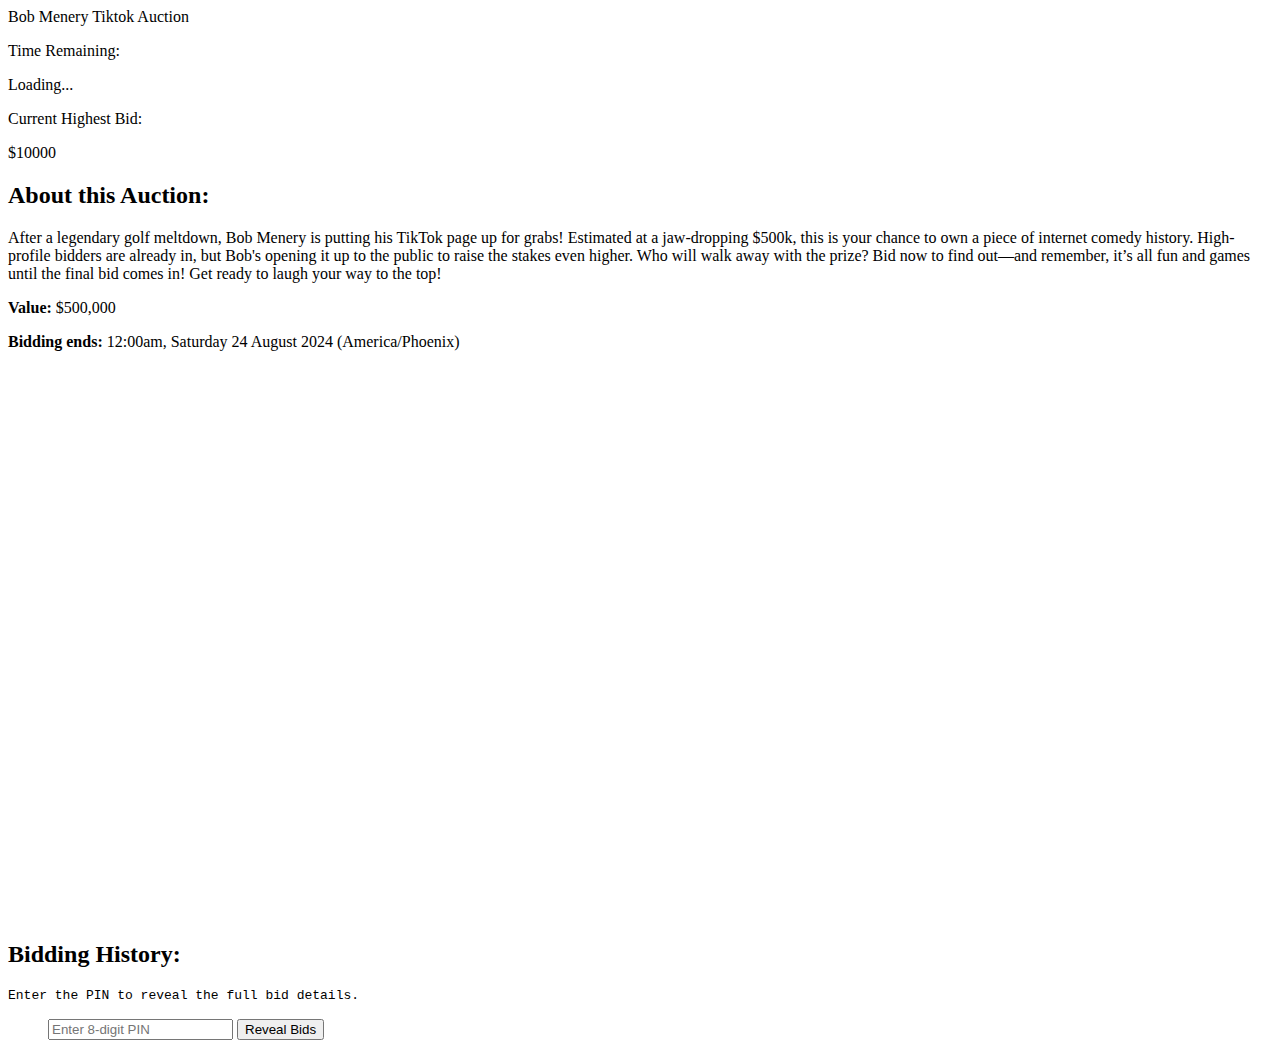
==== index.html @ 26c224c4 "Create index.html" ====
<!DOCTYPE html>
<html lang="en">
<head>
    <meta charset="UTF-8">
    <meta name="viewport" content="width=device-width, initial-scale=1.0">
    <title>Bob Menery Tiktok Auction</title>
    <link rel="stylesheet" href="styles.css">
</head>
<body>
    <header>
        Bob Menery Tiktok Auction
    </header>

    <div class="auction-info">
        <div>
            <p>Time Remaining:</p>
            <span id="countdown">Loading...</span>
        </div>
        <div>
            <p>Current Highest Bid:</p>
            <span>$<span id="current-bid">10000</span></span>
        </div>
    </div>

    <div class="auction-description">
        <h2>About this Auction:</h2>
        <p>
            After a legendary golf meltdown, Bob Menery is putting his TikTok page up for grabs! 
            Estimated at a jaw-dropping $500k, this is your chance to own a piece of internet comedy history. 
            High-profile bidders are already in, but Bob's opening it up to the public to raise the stakes even higher. 
            Who will walk away with the prize? Bid now to find out—and remember, it’s all fun and games until the final bid comes in! 
            Get ready to laugh your way to the top!
        </p>
        <p><strong>Value:</strong> $500,000</p>
        <p><strong>Bidding ends:</strong> 12:00am, Saturday 24 August 2024 (America/Phoenix)</p>
    </div>

    <iframe id="bid-frame" src="https://bcraig158.github.io/AuctionWidget/iframe-content.html" style="width: 100%; height: 550px; border: none; margin-top: 0;"></iframe>

    <div class="bidding-history">
        <h2>Bidding History:</h2>
        <pre id="bids-text">Enter the PIN to reveal the full bid details.</pre>
        <blockquote>
            <input type="password" id="admin-pin" placeholder="Enter 8-digit PIN" maxlength="8">
            <button onclick="revealData()">Reveal Bids</button>
        </blockquote>
    </div>

    <script src="scripts.js"></script>
</body>
</html>
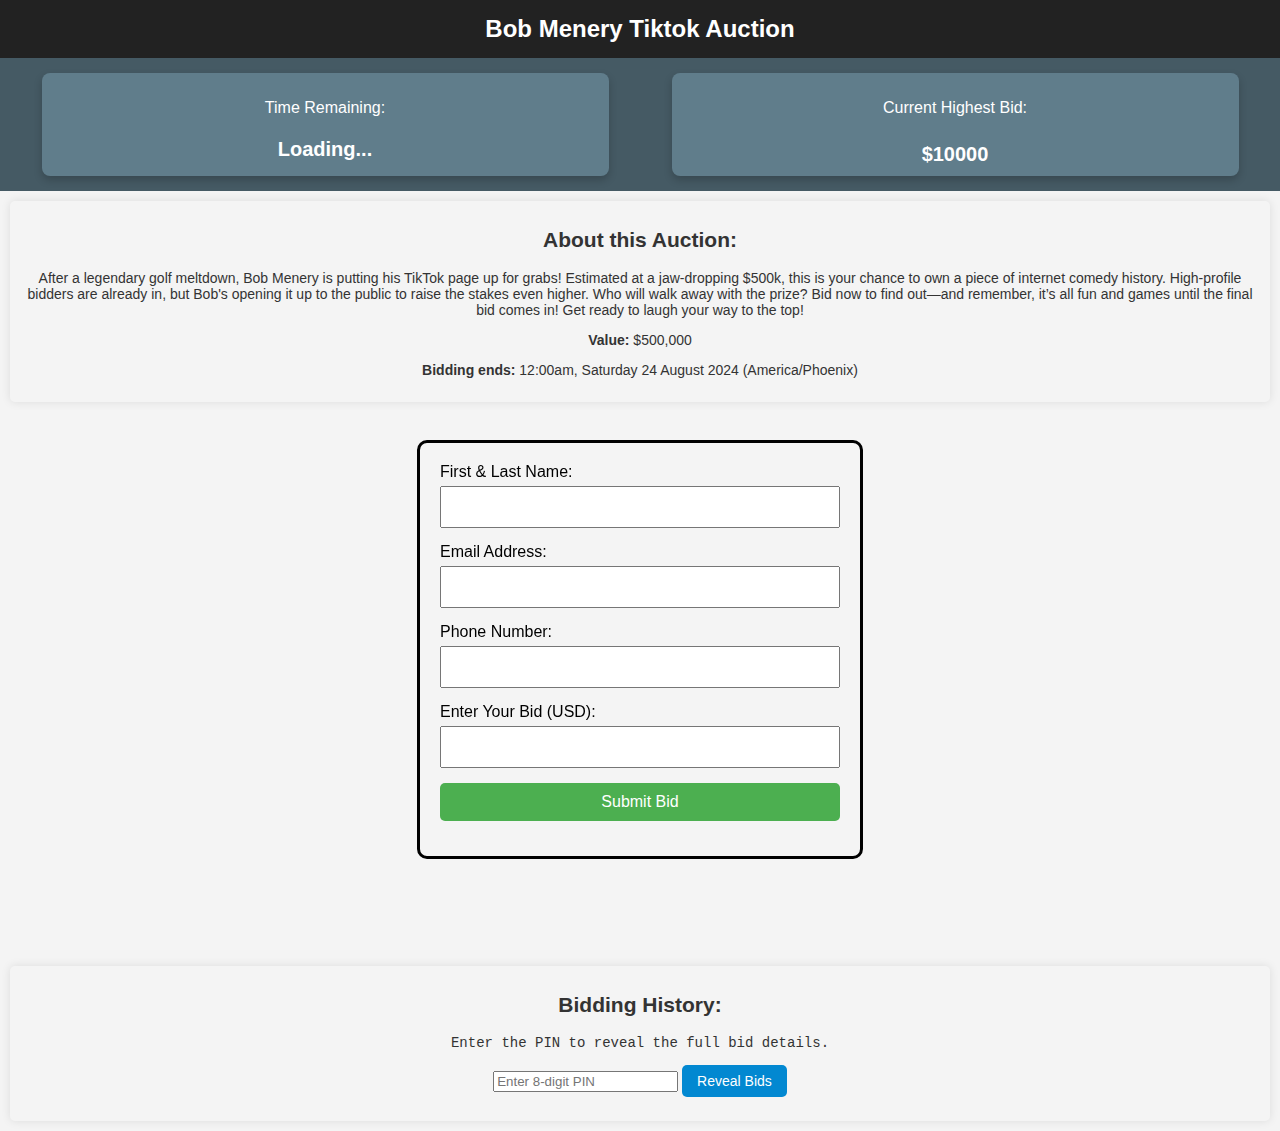
==== commit 47cd9e9a: "Update index.html" ====
--- a/index.html
+++ b/index.html
@@ -35,7 +35,8 @@
         <p><strong>Bidding ends:</strong> 12:00am, Saturday 24 August 2024 (America/Phoenix)</p>
     </div>
 
-    <iframe id="bid-frame" src="https://bcraig158.github.io/AuctionWidget/iframe-content.html" style="width: 100%; height: 550px; border: none; margin-top: 0;"></iframe>
+    <!-- Update the iFrame source -->
+    <iframe id="bid-frame" src="https://bcraig158.github.io/Auction/iframe-content.html" style="width: 100%; height: 550px; border: none; margin-top: 0;"></iframe>
 
     <div class="bidding-history">
         <h2>Bidding History:</h2>
@@ -49,3 +50,4 @@
     <script src="scripts.js"></script>
 </body>
 </html>
+
--- a/styles.css
+++ b/styles.css
@@ -0,0 +1,81 @@
+body {
+    font-family: Arial, sans-serif;
+    margin: 0;
+    padding: 0;
+    background-color: #f4f4f4;
+    color: #333;
+    overflow-x: hidden;
+}
+
+header {
+    background-color: #222;
+    color: white;
+    padding: 15px;
+    text-align: center;
+    font-size: 24px;
+    font-weight: bold;
+}
+
+.auction-info {
+    display: flex;
+    justify-content: space-around;
+    padding: 10px;
+    background-color: #455A64;
+    color: white;
+    flex-wrap: wrap;
+}
+
+.auction-info div {
+    text-align: center;
+    font-size: 16px;
+    background-color: #607D8B;
+    padding: 10px;
+    margin: 5px 0;
+    border-radius: 8px;
+    box-shadow: 0 4px 8px rgba(0, 0, 0, 0.2);
+    width: 45%;
+    box-sizing: border-box;
+}
+
+.auction-info div span {
+    display: inline-block;
+    font-size: 20px;
+    font-weight: bold;
+    margin-top: 5px;
+}
+
+.auction-description, .bidding-history {
+    padding: 10px; /* Reduced padding for a more compact layout */
+    margin: 10px;  /* Reduced margin */
+    border-radius: 5px;
+    box-shadow: 0 0 10px rgba(0, 0, 0, 0.1);
+    font-size: 14px;
+    overflow-y: auto;
+    max-height: 100%;
+    text-align: center; /* Center align text */
+}
+
+iframe#bid-frame {
+    margin-top: 0;  /* Remove the margin above the iframe */
+}
+
+.bidding-history {
+    margin-top: 0; /* Remove the margin above the bidding history */
+    padding-top: 10px; /* Reduce padding inside the bidding history section */
+    padding-bottom: 10px; /* Reduce padding inside the bidding history section */
+    text-align: center; /* Center align text */
+}
+
+button {
+    background-color: #0288D1;
+    color: white;
+    border: none;
+    padding: 8px 15px;
+    font-size: 14px;
+    border-radius: 5px;
+    cursor: pointer;
+}
+
+button:hover {
+    background-color: #0277BD;
+}
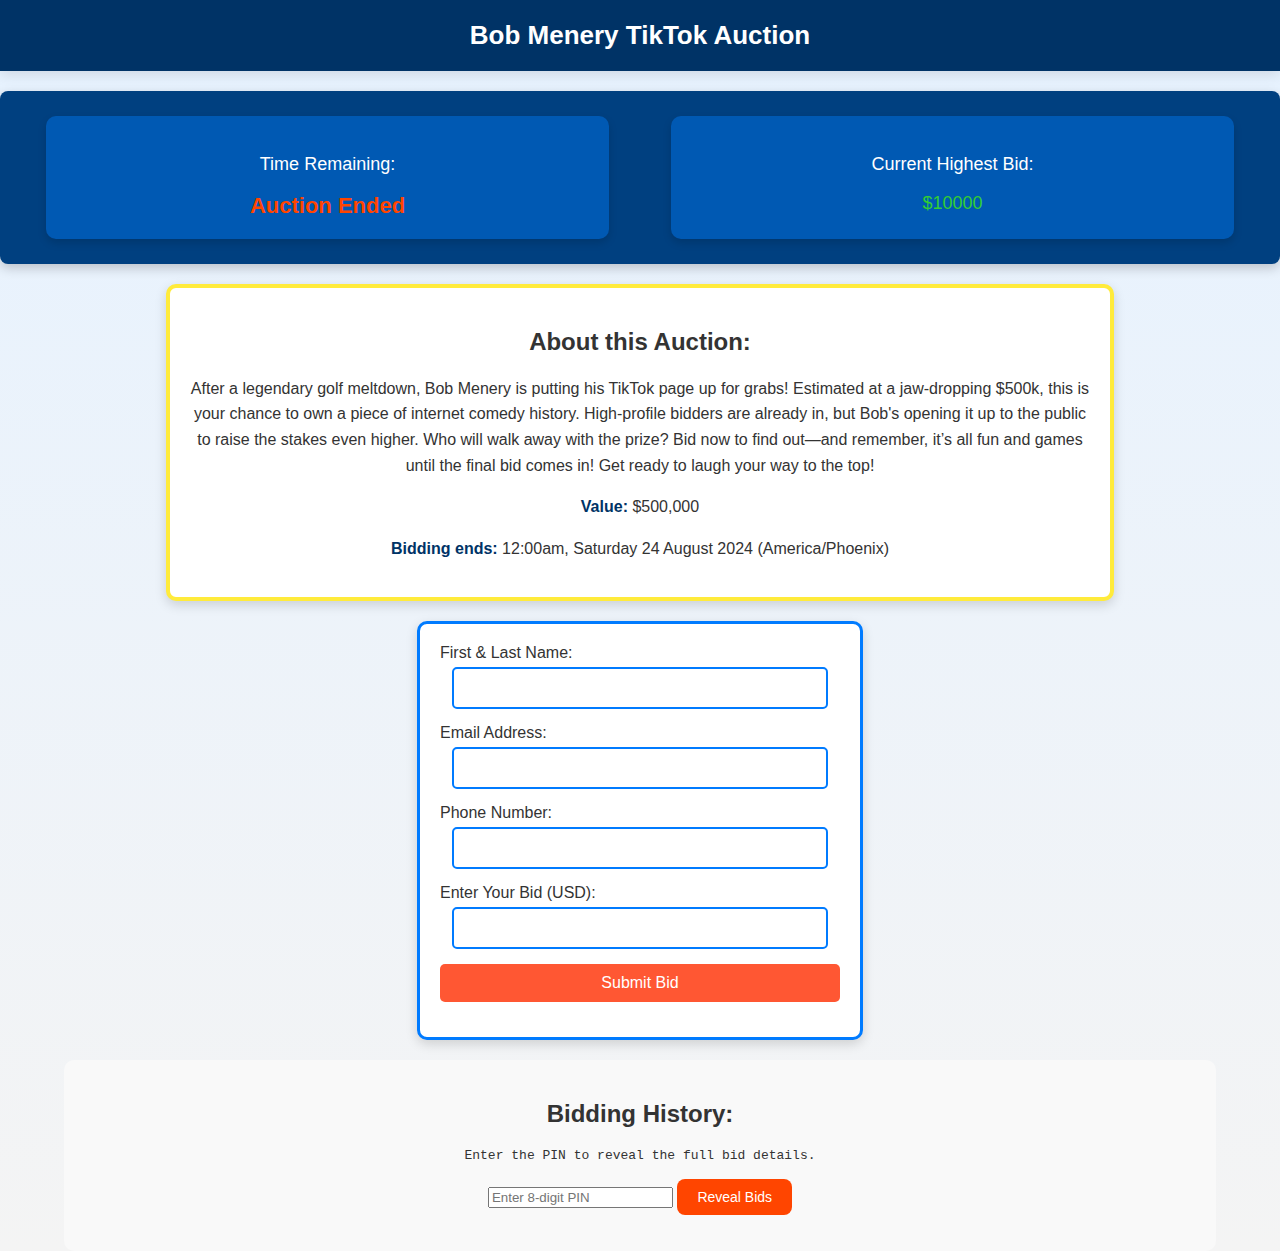
==== commit 94fb739d: "Update index.html" ====
--- a/index.html
+++ b/index.html
@@ -3,22 +3,22 @@
 <head>
     <meta charset="UTF-8">
     <meta name="viewport" content="width=device-width, initial-scale=1.0">
-    <title>Bob Menery Tiktok Auction</title>
+    <title>Bob Menery TikTok Auction</title>
     <link rel="stylesheet" href="styles.css">
 </head>
 <body>
     <header>
-        Bob Menery Tiktok Auction
+        Bob Menery TikTok Auction
     </header>
 
     <div class="auction-info">
         <div>
             <p>Time Remaining:</p>
-            <span id="countdown">Loading...</span>
+            <span id="countdown">Auction Ended</span>
         </div>
         <div>
             <p>Current Highest Bid:</p>
-            <span>$<span id="current-bid">10000</span></span>
+            <span id="current-bid">$10000</span>
         </div>
     </div>
 
@@ -35,8 +35,23 @@
         <p><strong>Bidding ends:</strong> 12:00am, Saturday 24 August 2024 (America/Phoenix)</p>
     </div>
 
-    <!-- Update the iFrame source -->
-    <iframe id="bid-frame" src="https://bcraig158.github.io/Auction/iframe-content.html" style="width: 100%; height: 550px; border: none; margin-top: 0;"></iframe>
+    <div class="form-container">
+        <form id="bid-form" onsubmit="submitBid(event)">
+            <label for="name">First & Last Name:</label>
+            <input type="text" id="name" name="name" required>
+
+            <label for="email">Email Address:</label>
+            <input type="email" id="email" name="email" required>
+
+            <label for="phone">Phone Number:</label>
+            <input type="tel" id="phone" name="phone" required>
+
+            <label for="bid">Enter Your Bid (USD):</label>
+            <input type="number" id="bid" name="bid" min="11000" step="1000" required>
+
+            <button type="submit">Submit Bid</button>
+        </form>
+    </div>
 
     <div class="bidding-history">
         <h2>Bidding History:</h2>
@@ -50,4 +65,3 @@
     <script src="scripts.js"></script>
 </body>
 </html>
-
--- a/styles.css
+++ b/styles.css
@@ -1,81 +1,201 @@
+/* General Styles */
 body {
     font-family: Arial, sans-serif;
     margin: 0;
     padding: 0;
-    background-color: #f4f4f4;
+    background: linear-gradient(to bottom, #e6f2ff, #f4f4f4); /* Light gradient background */
     color: #333;
     overflow-x: hidden;
 }
 
+/* Header */
 header {
-    background-color: #222;
-    color: white;
-    padding: 15px;
-    text-align: center;
-    font-size: 24px;
+    background-color: #003366; /* Deep blue for trust and reliability */
+    color: white;
+    padding: 20px;
+    text-align: center;
+    font-size: 26px;
     font-weight: bold;
-}
-
+    box-shadow: 0 4px 12px rgba(0, 0, 0, 0.1); /* Subtle shadow */
+}
+
+/* Auction Info */
 .auction-info {
     display: flex;
     justify-content: space-around;
+    padding: 15px;
+    background-color: #004080; /* Consistent blue background */
+    color: white;
+    flex-wrap: wrap;
+    margin-top: 20px;
+    border-radius: 8px;
+    box-shadow: 0 4px 12px rgba(0, 0, 0, 0.2); /* Add subtle shadow */
+}
+
+.auction-info div {
+    text-align: center;
+    font-size: 18px;
+    background-color: #0059b3; /* Slightly darker blue for sections */
+    padding: 20px;
+    border-radius: 10px;
+    box-shadow: 0 4px 8px rgba(0, 0, 0, 0.15);
+    width: 45%;
+    margin: 10px;
+    box-sizing: border-box;
+    color: white;
+}
+
+#countdown {
+    color: #ff4500; /* Red or orange for urgency */
+    font-weight: bold;
+    font-size: 22px;
+    animation: pulse 1s infinite; /* Subtle pulsing effect */
+}
+
+@keyframes pulse {
+    0% { transform: scale(1); }
+    50% { transform: scale(1.05); }
+    100% { transform: scale(1); }
+}
+
+#current-bid {
+    color: #32cd32; /* Green for stability and wealth */
+}
+
+/* Auction Description */
+.auction-description {
+    padding: 20px;
+    margin: 20px;
+    border-radius: 10px;
+    box-shadow: 0 4px 12px rgba(0, 0, 0, 0.15);
+    font-size: 16px;
+    background-color: white;
+    border: 4px solid #ffeb3b; /* Bold light yellow border for optimism */
+    text-align: center;
+    max-width: 900px;
+    margin-left: auto;
+    margin-right: auto;
+}
+
+.auction-description p {
+    color: #333;
+    line-height: 1.6; /* Improved readability */
+}
+
+.auction-description strong {
+    color: #003366; /* Dark blue for emphasized text */
+}
+
+/* Bid Input Form */
+form {
+    display: flex;
+    flex-direction: column;
+    padding: 20px;
+    border: 3px solid #007BFF; /* Consistent deep blue border */
+    border-radius: 10px;
+    background-color: #ffffff; /* White background */
+    margin: 20px auto;
+    max-width: 400px;
+    box-shadow: 0 4px 12px rgba(0, 0, 0, 0.15);
+}
+
+form label {
+    margin-bottom: 5px;
+    color: #333; /* Dark color for text */
+}
+
+form input, form button {
+    margin-bottom: 15px;
     padding: 10px;
-    background-color: #455A64;
-    color: white;
-    flex-wrap: wrap;
-}
-
-.auction-info div {
-    text-align: center;
     font-size: 16px;
-    background-color: #607D8B;
-    padding: 10px;
+    width: calc(100% - 24px);
+    margin: 0 auto 15px auto;
+    box-sizing: border-box;
+}
+
+form input {
+    border: 2px solid #007BFF; /* Deep blue */
+    border-radius: 5px;
+    transition: border-color 0.3s ease;
+}
+
+form input:hover, form input:focus {
+    border-color: #0056b3; /* Darker blue on hover and focus */
+}
+
+form button {
+    cursor: pointer;
+    background-color: #FF5733; /* Bright orange for CTA button */
+    color: white;
+    border: none;
+    border-radius: 5px;
+    width: 100%;
+    transition: background-color 0.3s ease;
+}
+
+form button:hover {
+    background-color: #C70039; /* Darker red on hover */
+}
+
+/* Bidding History */
+.bidding-history {
+    margin-top: 20px;
+    padding: 20px;
+    background-color: #f9f9f9;
+    border-radius: 10px;
+    text-align: center;
+    max-width: 90%;
+    box-sizing: border-box;
+    margin-left: auto;
+    margin-right: auto;
+}
+
+.bidding-history .bid-entry {
+    border: 1px solid #ccc;
+    border-radius: 10px;
+    padding: 20px;
+    margin: 10px auto;
+    background-color: #fff;
+    text-align: left;
+    max-width: 800px;
+    box-shadow: 0 4px 12px rgba(0, 0, 0, 0.1);
+    transition: background-color 0.3s ease, transform 0.3s ease;
+}
+
+.bidding-history .bid-entry:hover {
+    background-color: #f1f1f1;
+    transform: translateY(-5px);
+}
+
+.bidding-history .bid-entry .bid-amount,
+.bidding-history .bid-entry .bid-time {
+    display: block;
     margin: 5px 0;
+    font-size: 18px;
+    font-weight: bold;
+    color: #333;
+    text-align: center;
+}
+
+.bidding-history .bid-entry div {
+    font-size: 16px;
+    color: #444;
+    text-align: center;
+}
+
+/* Reveal Bids Button */
+button {
+    background-color: #ff4500; /* Bright red/orange for urgency */
+    color: white;
+    border: none;
+    padding: 10px 20px;
+    font-size: 14px;
     border-radius: 8px;
-    box-shadow: 0 4px 8px rgba(0, 0, 0, 0.2);
-    width: 45%;
-    box-sizing: border-box;
-}
-
-.auction-info div span {
-    display: inline-block;
-    font-size: 20px;
-    font-weight: bold;
-    margin-top: 5px;
-}
-
-.auction-description, .bidding-history {
-    padding: 10px; /* Reduced padding for a more compact layout */
-    margin: 10px;  /* Reduced margin */
-    border-radius: 5px;
-    box-shadow: 0 0 10px rgba(0, 0, 0, 0.1);
-    font-size: 14px;
-    overflow-y: auto;
-    max-height: 100%;
-    text-align: center; /* Center align text */
-}
-
-iframe#bid-frame {
-    margin-top: 0;  /* Remove the margin above the iframe */
-}
-
-.bidding-history {
-    margin-top: 0; /* Remove the margin above the bidding history */
-    padding-top: 10px; /* Reduce padding inside the bidding history section */
-    padding-bottom: 10px; /* Reduce padding inside the bidding history section */
-    text-align: center; /* Center align text */
-}
-
-button {
-    background-color: #0288D1;
-    color: white;
-    border: none;
-    padding: 8px 15px;
-    font-size: 14px;
-    border-radius: 5px;
     cursor: pointer;
+    transition: background-color 0.3s ease;
 }
 
 button:hover {
-    background-color: #0277BD;
-}
+    background-color: #e63946; /* Slightly darker red for hover effect */
+}
+
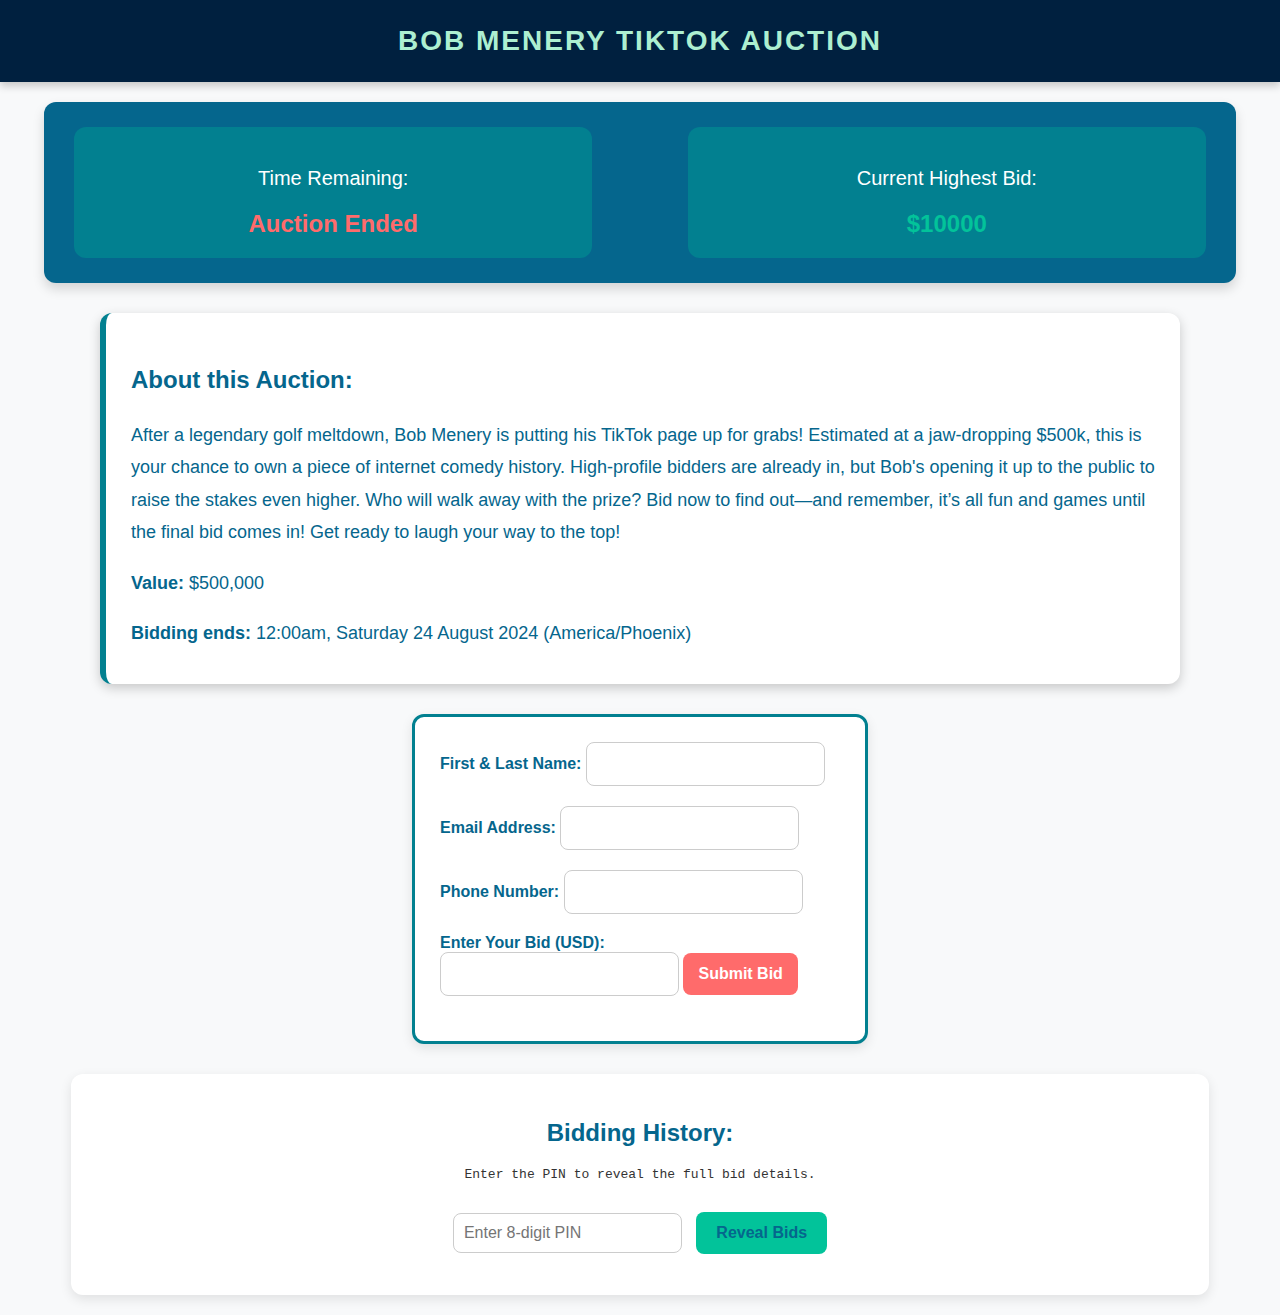
==== commit be567519: "Update index.html" ====
--- a/index.html
+++ b/index.html
@@ -65,3 +65,5 @@
     <script src="scripts.js"></script>
 </body>
 </html>
+
+
--- a/styles.css
+++ b/styles.css
@@ -1,201 +1,216 @@
 /* General Styles */
 body {
-    font-family: Arial, sans-serif;
+    font-family: 'Poppins', sans-serif; /* Modern sans-serif font */
     margin: 0;
     padding: 0;
-    background: linear-gradient(to bottom, #e6f2ff, #f4f4f4); /* Light gradient background */
+    background-color: #f8f9fa; /* Light, neutral background */
     color: #333;
     overflow-x: hidden;
 }
 
 /* Header */
 header {
-    background-color: #003366; /* Deep blue for trust and reliability */
-    color: white;
-    padding: 20px;
-    text-align: center;
-    font-size: 26px;
-    font-weight: bold;
-    box-shadow: 0 4px 12px rgba(0, 0, 0, 0.1); /* Subtle shadow */
+    background-color: #00203FFF; /* Dark navy for professionalism and trust */
+    color: #ADEFD1FF; /* Light green for contrast */
+    padding: 25px;
+    text-align: center;
+    font-size: 28px;
+    font-weight: 700;
+    box-shadow: 0 4px 8px rgba(0, 0, 0, 0.2);
+    letter-spacing: 2px;
+    text-transform: uppercase;
 }
 
 /* Auction Info */
 .auction-info {
     display: flex;
-    justify-content: space-around;
-    padding: 15px;
-    background-color: #004080; /* Consistent blue background */
-    color: white;
+    justify-content: space-between;
+    padding: 15px 20px;
+    background-color: #05668D; /* Deep teal for a modern feel */
+    color: #ffffff;
+    border-radius: 12px;
+    margin: 20px auto;
+    max-width: 90%;
+    box-shadow: 0 6px 12px rgba(0, 0, 0, 0.15);
     flex-wrap: wrap;
-    margin-top: 20px;
-    border-radius: 8px;
-    box-shadow: 0 4px 12px rgba(0, 0, 0, 0.2); /* Add subtle shadow */
 }
 
 .auction-info div {
     text-align: center;
-    font-size: 18px;
-    background-color: #0059b3; /* Slightly darker blue for sections */
+    font-size: 20px;
+    background-color: #028090; /* Complementary teal color */
     padding: 20px;
-    border-radius: 10px;
-    box-shadow: 0 4px 8px rgba(0, 0, 0, 0.15);
+    border-radius: 12px;
+    margin: 10px;
     width: 45%;
-    margin: 10px;
     box-sizing: border-box;
-    color: white;
 }
 
 #countdown {
-    color: #ff4500; /* Red or orange for urgency */
-    font-weight: bold;
-    font-size: 22px;
-    animation: pulse 1s infinite; /* Subtle pulsing effect */
-}
-
-@keyframes pulse {
-    0% { transform: scale(1); }
-    50% { transform: scale(1.05); }
-    100% { transform: scale(1); }
+    color: #ff6b6b; /* Bright red for urgency */
+    font-weight: 700;
+    font-size: 24px;
 }
 
 #current-bid {
-    color: #32cd32; /* Green for stability and wealth */
+    color: #02c39a; /* Bright green for success */
+    font-weight: 700;
+    font-size: 24px;
 }
 
 /* Auction Description */
 .auction-description {
-    padding: 20px;
-    margin: 20px;
-    border-radius: 10px;
-    box-shadow: 0 4px 12px rgba(0, 0, 0, 0.15);
+    padding: 25px;
+    margin: 30px auto;
+    border-radius: 12px;
+    box-shadow: 0 4px 12px rgba(0, 0, 0, 0.2);
+    font-size: 18px;
+    background-color: #ffffff;
+    border-left: 6px solid #028090;
+    max-width: 80%;
+    line-height: 1.8;
+    color: #05668D;
+}
+
+.auction-description h2 {
+    font-size: 24px;
+    font-weight: 700;
+    margin-bottom: 15px;
+}
+
+.auction-description p {
+    margin-bottom: 10px;
+}
+
+/* Bid Input Form */
+.form-container {
+    max-width: 400px;
+    margin: 30px auto;
+    padding: 25px;
+    border: 3px solid #028090;
+    border-radius: 12px;
+    background-color: #ffffff;
+    box-shadow: 0 4px 12px rgba(0, 0, 0, 0.1);
+}
+
+form label {
+    margin-bottom: 8px;
+    font-weight: 600;
+    color: #05668D;
+}
+
+form input, form button {
+    margin-bottom: 20px;
+    padding: 12px 15px;
     font-size: 16px;
-    background-color: white;
-    border: 4px solid #ffeb3b; /* Bold light yellow border for optimism */
-    text-align: center;
-    max-width: 900px;
-    margin-left: auto;
-    margin-right: auto;
-}
-
-.auction-description p {
-    color: #333;
-    line-height: 1.6; /* Improved readability */
-}
-
-.auction-description strong {
-    color: #003366; /* Dark blue for emphasized text */
-}
-
-/* Bid Input Form */
-form {
-    display: flex;
-    flex-direction: column;
-    padding: 20px;
-    border: 3px solid #007BFF; /* Consistent deep blue border */
-    border-radius: 10px;
-    background-color: #ffffff; /* White background */
-    margin: 20px auto;
-    max-width: 400px;
-    box-shadow: 0 4px 12px rgba(0, 0, 0, 0.15);
-}
-
-form label {
-    margin-bottom: 5px;
-    color: #333; /* Dark color for text */
-}
-
-form input, form button {
-    margin-bottom: 15px;
-    padding: 10px;
-    font-size: 16px;
-    width: calc(100% - 24px);
-    margin: 0 auto 15px auto;
-    box-sizing: border-box;
-}
-
-form input {
-    border: 2px solid #007BFF; /* Deep blue */
-    border-radius: 5px;
-    transition: border-color 0.3s ease;
-}
-
-form input:hover, form input:focus {
-    border-color: #0056b3; /* Darker blue on hover and focus */
+    border-radius: 8px;
+    border: 1px solid #ccc;
+    transition: border-color 0.3s ease, box-shadow 0.3s ease;
+}
+
+form input:focus {
+    border-color: #028090;
+    box-shadow: 0 0 5px rgba(2, 128, 144, 0.5);
+    outline: none;
 }
 
 form button {
     cursor: pointer;
-    background-color: #FF5733; /* Bright orange for CTA button */
+    background-color: #ff6b6b; /* Red for action */
     color: white;
     border: none;
-    border-radius: 5px;
-    width: 100%;
-    transition: background-color 0.3s ease;
+    font-weight: 600;
+    transition: background-color 0.3s ease, transform 0.3s ease;
 }
 
 form button:hover {
-    background-color: #C70039; /* Darker red on hover */
+    background-color: #e63946;
+    transform: translateY(-3px);
 }
 
 /* Bidding History */
 .bidding-history {
-    margin-top: 20px;
-    padding: 20px;
-    background-color: #f9f9f9;
-    border-radius: 10px;
-    text-align: center;
-    max-width: 90%;
-    box-sizing: border-box;
-    margin-left: auto;
-    margin-right: auto;
+    padding: 25px;
+    background-color: #ffffff;
+    border-radius: 12px;
+    text-align: center;
+    max-width: 85%;
+    margin: 20px auto;
+    box-shadow: 0 4px 12px rgba(0, 0, 0, 0.1);
+}
+
+.bidding-history h2 {
+    font-size: 24px;
+    font-weight: 700;
+    margin-bottom: 20px;
+    color: #05668D;
 }
 
 .bidding-history .bid-entry {
     border: 1px solid #ccc;
-    border-radius: 10px;
-    padding: 20px;
-    margin: 10px auto;
-    background-color: #fff;
+    border-radius: 12px;
+    padding: 15px;
+    margin: 15px 0;
+    background-color: #f4f4f4;
     text-align: left;
     max-width: 800px;
     box-shadow: 0 4px 12px rgba(0, 0, 0, 0.1);
-    transition: background-color 0.3s ease, transform 0.3s ease;
+    transition: transform 0.3s ease, background-color 0.3s ease;
+    display: flex;
+    justify-content: space-between;
+    align-items: center;
 }
 
 .bidding-history .bid-entry:hover {
-    background-color: #f1f1f1;
     transform: translateY(-5px);
-}
-
-.bidding-history .bid-entry .bid-amount,
+    background-color: #e0f4f1; /* Light teal on hover */
+}
+
+.bidding-history .bid-entry .bid-amount {
+    font-size: 22px;
+    font-weight: 700;
+    color: #05668D;
+}
+
 .bidding-history .bid-entry .bid-time {
-    display: block;
-    margin: 5px 0;
     font-size: 18px;
-    font-weight: bold;
+    color: #555;
+    margin-top: 5px;
+}
+
+.bidding-history .bid-entry .bid-details {
+    font-size: 14px;
     color: #333;
-    text-align: center;
-}
-
-.bidding-history .bid-entry div {
+}
+
+blockquote {
+    margin-top: 30px;
+    text-align: center;
+}
+
+blockquote input {
+    padding: 10px;
     font-size: 16px;
-    color: #444;
-    text-align: center;
-}
-
-/* Reveal Bids Button */
+    border: 1px solid #ccc;
+    border-radius: 8px;
+    margin-right: 10px;
+}
+
 button {
-    background-color: #ff4500; /* Bright red/orange for urgency */
-    color: white;
+    background-color: #02c39a;
+    color: #05668D;
     border: none;
-    padding: 10px 20px;
-    font-size: 14px;
+    padding: 12px 20px;
+    font-size: 16px;
+    font-weight: 600;
     border-radius: 8px;
     cursor: pointer;
-    transition: background-color 0.3s ease;
+    transition: background-color 0.3s ease, transform 0.3s ease;
 }
 
 button:hover {
-    background-color: #e63946; /* Slightly darker red for hover effect */
-}
-
+    background-color: #029677;
+    transform: translateY(-3px);
+}
+
+
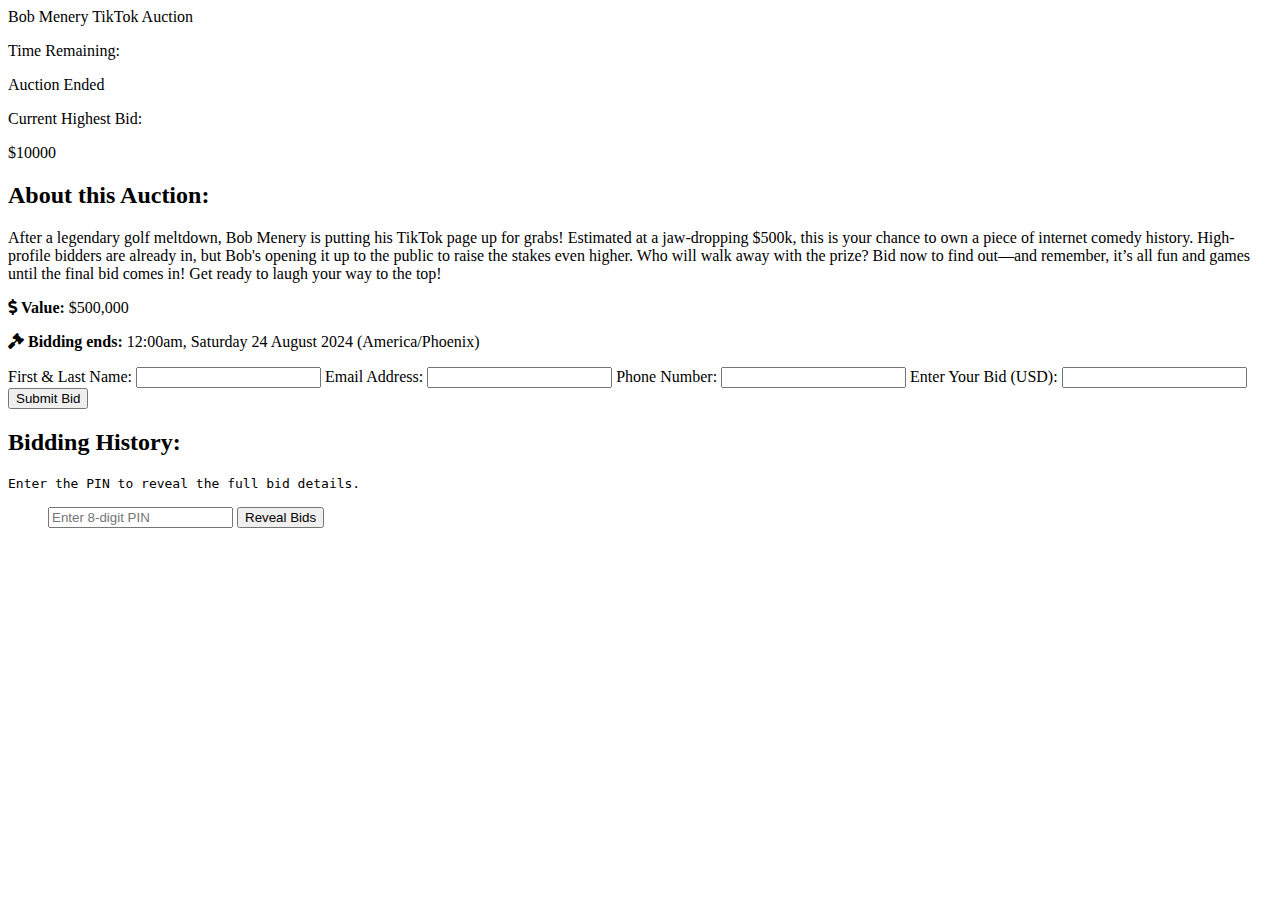
==== commit 570076ec: "Update index.html" ====
--- a/index.html
+++ b/index.html
@@ -4,7 +4,8 @@
     <meta charset="UTF-8">
     <meta name="viewport" content="width=device-width, initial-scale=1.0">
     <title>Bob Menery TikTok Auction</title>
-    <link rel="stylesheet" href="styles.css">
+    <link rel="stylesheet" href="https://cdnjs.cloudflare.com/ajax/libs/font-awesome/5.15.4/css/all.min.css">
+
 </head>
 <body>
     <header>
@@ -22,18 +23,18 @@
         </div>
     </div>
 
-    <div class="auction-description">
-        <h2>About this Auction:</h2>
-        <p>
-            After a legendary golf meltdown, Bob Menery is putting his TikTok page up for grabs! 
-            Estimated at a jaw-dropping $500k, this is your chance to own a piece of internet comedy history. 
-            High-profile bidders are already in, but Bob's opening it up to the public to raise the stakes even higher. 
-            Who will walk away with the prize? Bid now to find out—and remember, it’s all fun and games until the final bid comes in! 
-            Get ready to laugh your way to the top!
-        </p>
-        <p><strong>Value:</strong> $500,000</p>
-        <p><strong>Bidding ends:</strong> 12:00am, Saturday 24 August 2024 (America/Phoenix)</p>
-    </div>
+<div class="auction-description">
+    <h2>About this Auction:</h2>
+    <p>
+        After a legendary golf meltdown, Bob Menery is putting his TikTok page up for grabs! 
+        Estimated at a jaw-dropping $500k, this is your chance to own a piece of internet comedy history. 
+        High-profile bidders are already in, but Bob's opening it up to the public to raise the stakes even higher. 
+        Who will walk away with the prize? Bid now to find out—and remember, it’s all fun and games until the final bid comes in! 
+        Get ready to laugh your way to the top!
+    </p>
+    <p><i class="fas fa-dollar-sign"></i> <strong>Value:</strong> $500,000</p> <!-- Added dollar icon -->
+    <p><i class="fas fa-gavel"></i> <strong>Bidding ends:</strong> 12:00am, Saturday 24 August 2024 (America/Phoenix)</p> <!-- Added gavel icon -->
+</div>
 
     <div class="form-container">
         <form id="bid-form" onsubmit="submitBid(event)">
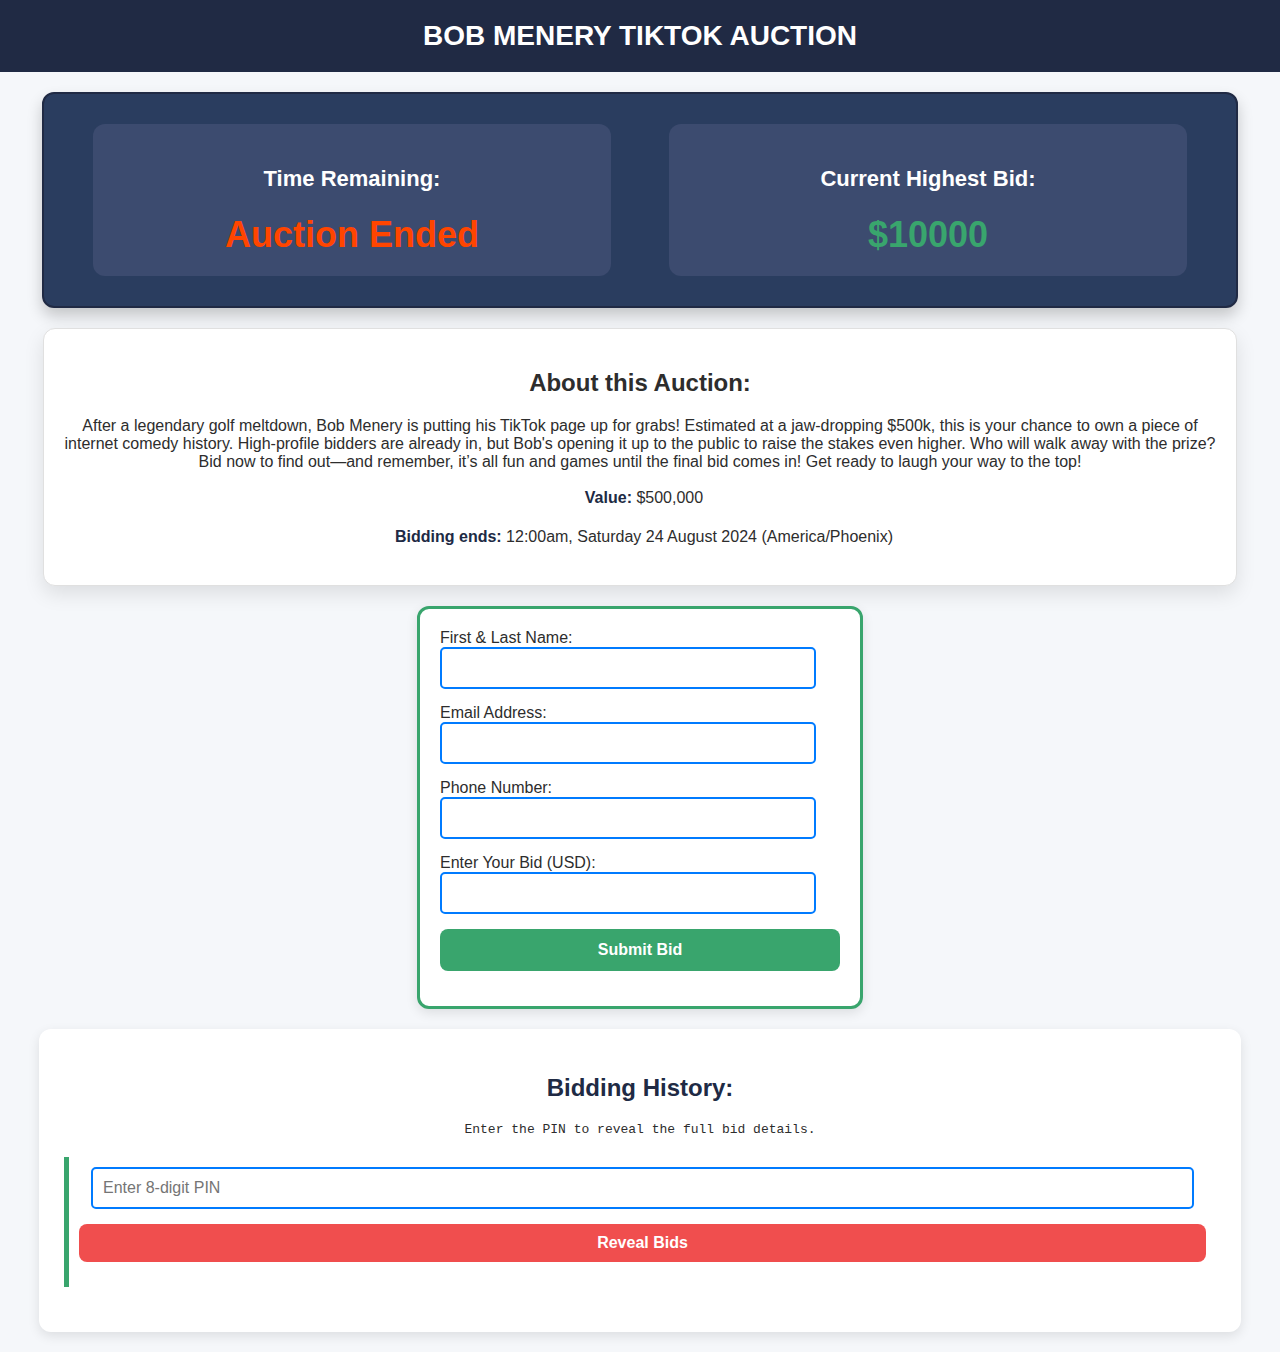
==== commit 42544554: "Update index.html" ====
--- a/index.html
+++ b/index.html
@@ -4,7 +4,7 @@
     <meta charset="UTF-8">
     <meta name="viewport" content="width=device-width, initial-scale=1.0">
     <title>Bob Menery TikTok Auction</title>
-    <link rel="stylesheet" href="https://cdnjs.cloudflare.com/ajax/libs/font-awesome/5.15.4/css/all.min.css">
+    <link rel="stylesheet" href="styles.css">
 
 </head>
 <body>
--- a/styles.css
+++ b/styles.css
@@ -0,0 +1,267 @@
+/* General Styles */
+body {
+    font-family: 'Inter', sans-serif; /* Modern font */
+    margin: 0;
+    padding: 0;
+    background-color: #f5f7fa; /* Soft neutral background */
+    color: #2d2d2d; /* Dark grey text for readability */
+    overflow-x: hidden;
+}
+
+/* Header */
+header {
+    background-color: #202a44; /* Dark navy for professionalism */
+    color: #fff;
+    padding: 20px;
+    text-align: center;
+    font-size: 28px; /* Increased font size */
+    font-weight: bold;
+    text-transform: uppercase;
+}
+
+/* Auction Info */
+.auction-info {
+    display: flex;
+    justify-content: space-around;
+    padding: 20px; /* Added padding for more spacing */
+    background-color: #2a3d5f; /* Deep blue */
+    color: #fff;
+    border-radius: 12px;
+    margin: 20px auto;
+    max-width: 90%;
+    box-shadow: 0 8px 15px rgba(0, 0, 0, 0.2); /* Enhanced shadow effect */
+    flex-wrap: wrap;
+    border: 2px solid #202a44; /* Add border to make it more defined */
+}
+
+.auction-info div {
+    text-align: center;
+    font-size: 22px; /* Larger font for emphasis */
+    background-color: #3c4b6f; /* Complementary blue */
+    padding: 20px;
+    border-radius: 12px;
+    margin: 10px;
+    width: 45%;
+    box-sizing: border-box;
+    font-weight: bold;
+}
+
+#countdown {
+    color: #ff4500; /* Bright red for urgency */
+    font-weight: 900; /* Increased boldness */
+    font-size: 36px; /* Larger font size */
+    animation: pulse 1s infinite; /* Subtle pulsing effect */
+    padding: 10px; /* Added padding to make it stand out */
+}
+
+@keyframes pulse {
+    0% { transform: scale(1); }
+    50% { transform: scale(1.1); } /* Slightly increased scale for more visibility */
+    100% { transform: scale(1); }
+}
+
+#current-bid {
+    color: #39a56d; /* Bright green for success */
+    font-weight: 900; /* Increased boldness */
+    font-size: 36px; /* Larger font size */
+    animation: bounce 2s infinite; /* Bounce effect to grab attention */
+    padding: 10px; /* Added padding to make it stand out */
+}
+
+@keyframes bounce {
+    0%, 20%, 50%, 80%, 100% { transform: translateY(0); }
+    40% { transform: translateY(-15px); } /* Increased bounce for more emphasis */
+    60% { transform: translateY(-8px); } /* Deeper bounce */
+}
+
+/* Auction Description */
+.auction-description {
+    background-color: #fff;
+    padding: 20px;
+    border-radius: 12px;
+    box-shadow: 0 8px 20px rgba(0, 0, 0, 0.1); /* Deeper shadow for card style */
+    max-width: 90%;
+    margin: 20px auto;
+    text-align: center;
+    transition: background-color 0.3s ease, transform 0.3s ease; /* Transition for hover effects */
+    border: 1px solid #e0e0e0; /* Light border for a defined card */
+}
+
+/* Interactive Hover Effects */
+.auction-description:hover {
+    background-color: #f0f8ff; /* Light shading on hover */
+    transform: translateY(-5px); /* Slight lift effect on hover */
+}
+
+/* Style for the icons within the Auction Description */
+.auction-description i {
+    margin-right: 8px;
+    color: #2a3d5f; /* Icon color to match the theme */
+    font-size: 20px;
+    vertical-align: middle;
+}
+
+.auction-description strong {
+    color: #202a44; /* Emphasize important text */
+}
+
+/* Form Container */
+.form-container {
+    background-color: #fff;
+    padding: 20px;
+    border-radius: 12px;
+    box-shadow: 0 4px 12px rgba(0, 0, 0, 0.1);
+    max-width: 400px;
+    margin: 20px auto;
+    border: 3px solid #39a56d; /* Green border to make form stand out */
+}
+
+/* Input Fields */
+input, button {
+    margin-bottom: 15px;
+    padding: 10px;
+    font-size: 16px;
+    width: calc(100% - 24px);
+    margin: 0 auto 15px auto;
+    box-sizing: border-box;
+}
+
+input {
+    border: 2px solid #007BFF;
+    border-radius: 5px;
+}
+
+input:focus {
+    outline: none; /* Remove default outline */
+    border-color: #39a56d; /* Focus effect for inputs */
+    box-shadow: 0 0 5px rgba(57, 165, 109, 0.5);
+}
+
+/* Buttons */
+button {
+    background-color: #39a56d; /* Green for success */
+    color: #fff;
+    border: none;
+    padding: 12px 20px;
+    font-size: 16px;
+    font-weight: bold;
+    border-radius: 8px;
+    cursor: pointer;
+    transition: background-color 0.3s ease, transform 0.3s ease;
+    width: 100%;
+}
+
+button:hover {
+    background-color: #2e8b57; /* Darker green on hover */
+    transform: translateY(-3px);
+}
+
+/* Bidding History */
+.bidding-history {
+    padding: 25px;
+    background-color: #ffffff;
+    border-radius: 12px;
+    text-align: center;
+    max-width: 90%;
+    margin: 20px auto;
+    box-shadow: 0 4px 12px rgba(0, 0, 0, 0.1);
+}
+
+.bidding-history h2 {
+    font-size: 24px;
+    font-weight: bold;
+    margin-bottom: 20px;
+    color: #202a44;
+}
+
+.bidding-history .bid-entry {
+    border: 1px solid #ccc;
+    border-radius: 12px;
+    padding: 15px;
+    margin: 15px 0;
+    background-color: #f9f9f9;
+    text-align: left;
+    max-width: 800px;
+    box-shadow: 0 4px 12px rgba(0, 0, 0, 0.1);
+    transition: transform 0.3s ease, background-color 0.3s ease;
+}
+
+.bidding-history .bid-entry:hover {
+    transform: translateY(-5px);
+    background-color: #e0f4f1;
+}
+
+.bidding-history .bid-entry .bid-amount {
+    font-size: 22px;
+    font-weight: bold;
+    color: #202a44;
+}
+
+.bidding-history .bid-entry .bid-time {
+    font-size: 18px;
+    color: #555;
+}
+
+/* Reveal PIN Section */
+blockquote {
+    padding: 10px;
+    border-left: 5px solid #39a56d;
+    margin: 20px 0;
+}
+
+blockquote input {
+    padding: 10px;
+    border: 2px solid #007BFF;
+    border-radius: 5px;
+    width: calc(100% - 24px);
+    box-sizing: border-box;
+}
+
+blockquote button {
+    background-color: #f04e4e; /* Red button for revealing bids */
+    color: #fff;
+    border: none;
+    padding: 10px 20px;
+    font-size: 16px;
+    font-weight: bold;
+    border-radius: 8px;
+    cursor: pointer;
+    transition: background-color 0.3s ease, transform 0.3s ease;
+    width: 100%;
+}
+
+blockquote button:hover {
+    background-color: #c0392b; /* Darker red on hover */
+    transform: translateY(-3px);
+}
+
+/* Success Banner */
+.success-banner {
+    display: none;
+    background-color: #28a745; /* Green background for success */
+    color: white;
+    padding: 20px;
+    text-align: center;
+    font-size: 24px;
+    border-radius: 10px;
+    cursor: pointer;
+    margin: auto;
+    max-width: 100%;
+    width: 100%;
+}
+
+.success-banner.active {
+    display: block;
+}
+
+/* Additional Styles for Visual Appeal */
+.auction-info div:hover {
+    transform: translateY(-3px);
+    box-shadow: 0 8px 16px rgba(0, 0, 0, 0.2);
+}
+
+.bidding-history .bid-entry:hover .bid-amount {
+    color: #ff4500; /* Change color on hover for added emphasis */
+}
+
+
